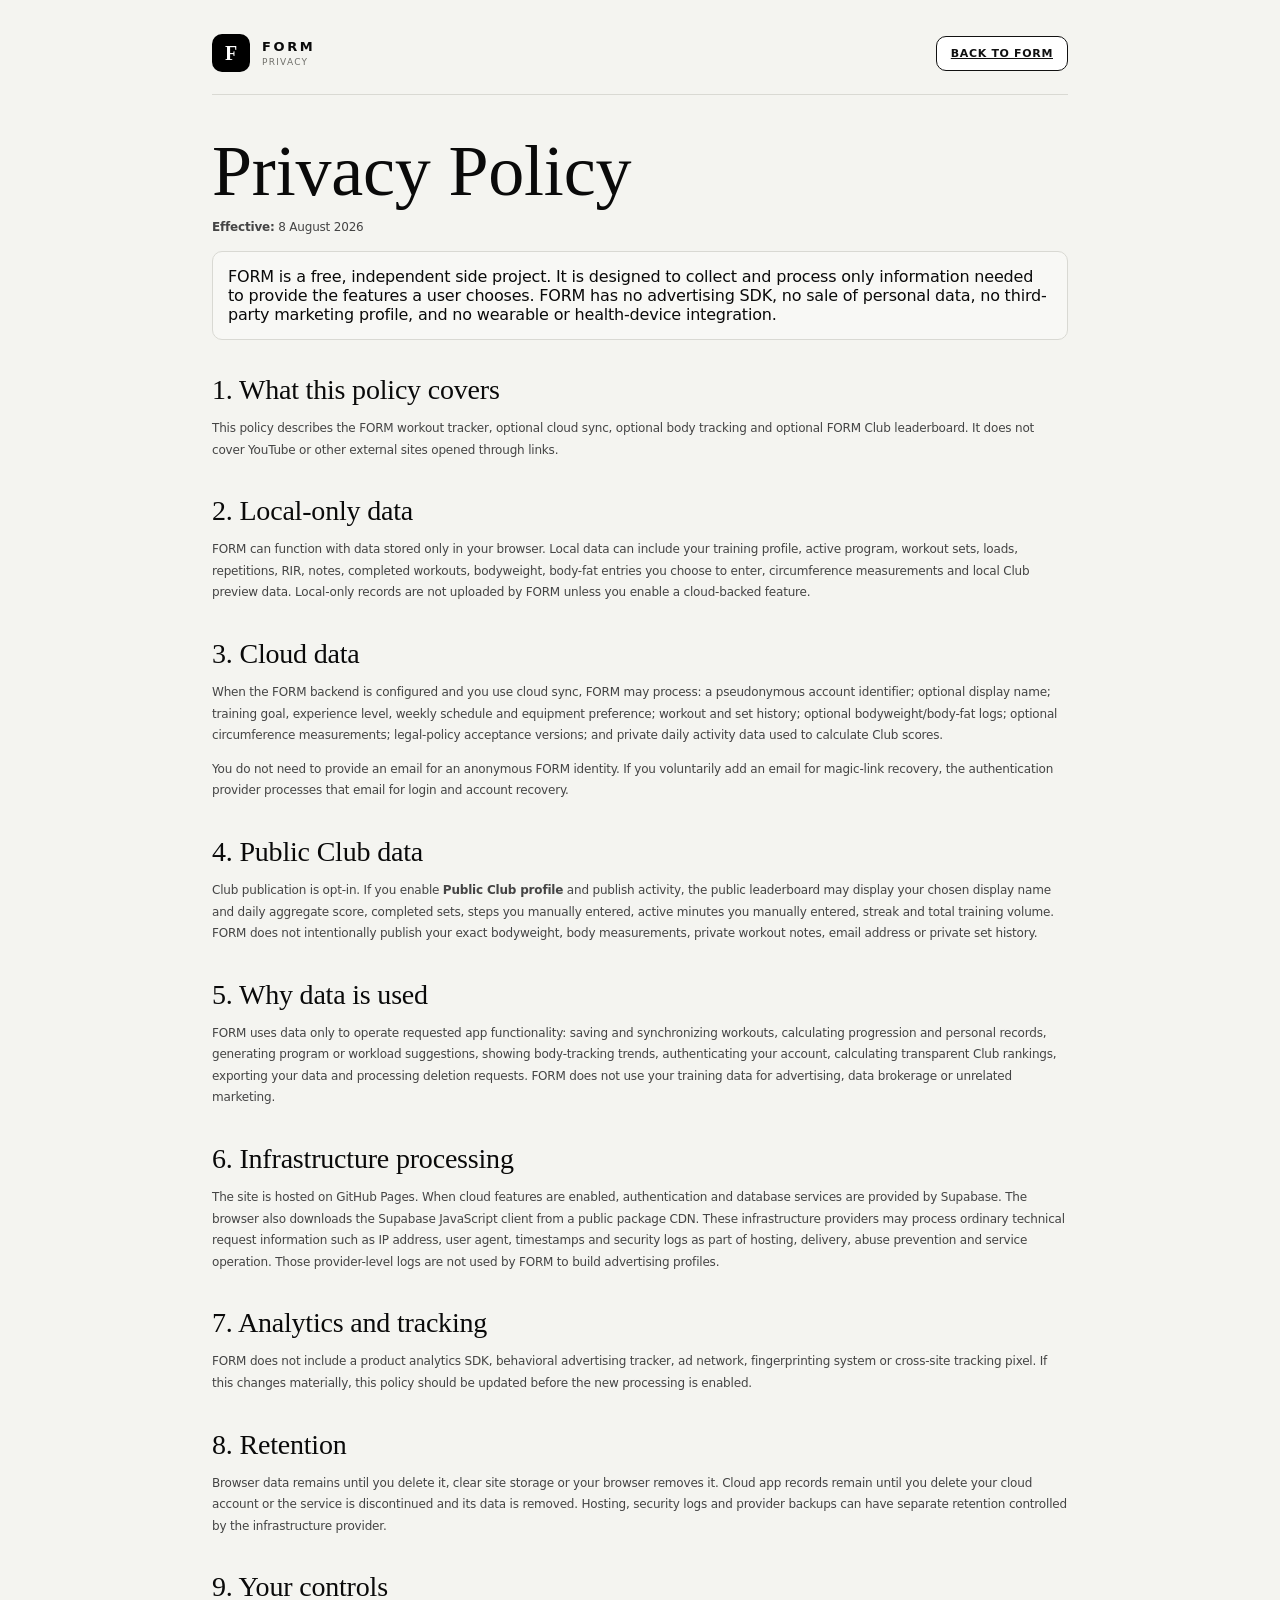
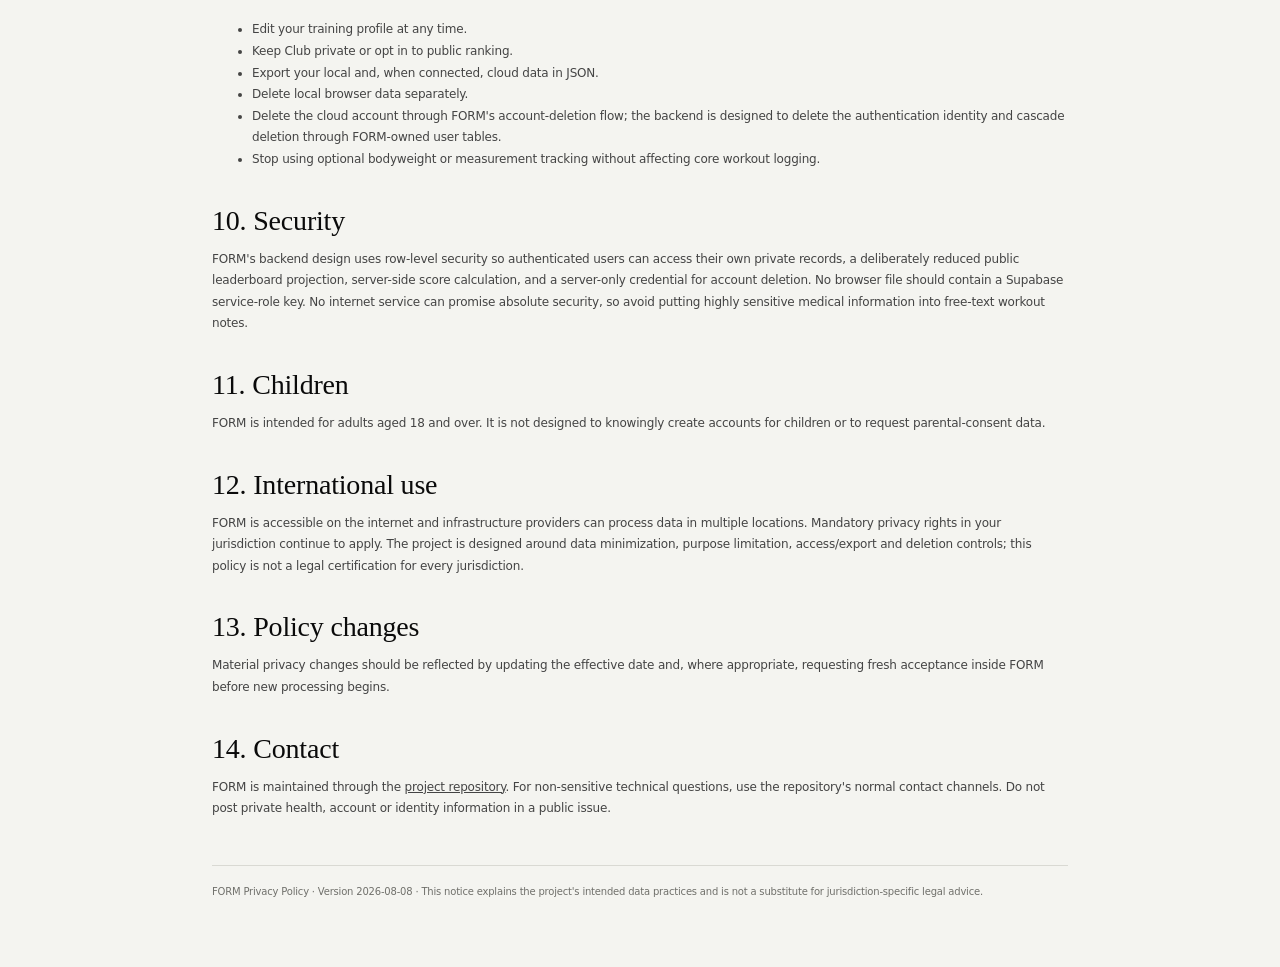
==== privacy.html @ 3f3cf7d9 "Add FORM privacy policy" ====
<!doctype html><html lang="en"><head><meta charset="utf-8"><meta name="viewport" content="width=device-width,initial-scale=1"><title>FORM — Privacy Policy</title><link rel="stylesheet" href="styles.css"><link rel="stylesheet" href="v3.css"></head><body><main class="legal-shell"><header><div class="brand"><div class="brand-mark">F</div><div class="brand-copy"><b>FORM</b><span>Privacy</span></div></div><a class="btn" href="index.html">Back to FORM</a></header><h1>Privacy Policy</h1><p><b>Effective:</b> 8 August 2026</p><div class="notice">FORM is a free, independent side project. It is designed to collect and process only information needed to provide the features a user chooses. FORM has no advertising SDK, no sale of personal data, no third-party marketing profile, and no wearable or health-device integration.</div><h2>1. What this policy covers</h2><p>This policy describes the FORM workout tracker, optional cloud sync, optional body tracking and optional FORM Club leaderboard. It does not cover YouTube or other external sites opened through links.</p><h2>2. Local-only data</h2><p>FORM can function with data stored only in your browser. Local data can include your training profile, active program, workout sets, loads, repetitions, RIR, notes, completed workouts, bodyweight, body-fat entries you choose to enter, circumference measurements and local Club preview data. Local-only records are not uploaded by FORM unless you enable a cloud-backed feature.</p><h2>3. Cloud data</h2><p>When the FORM backend is configured and you use cloud sync, FORM may process: a pseudonymous account identifier; optional display name; training goal, experience level, weekly schedule and equipment preference; workout and set history; optional bodyweight/body-fat logs; optional circumference measurements; legal-policy acceptance versions; and private daily activity data used to calculate Club scores.</p><p>You do not need to provide an email for an anonymous FORM identity. If you voluntarily add an email for magic-link recovery, the authentication provider processes that email for login and account recovery.</p><h2>4. Public Club data</h2><p>Club publication is opt-in. If you enable <b>Public Club profile</b> and publish activity, the public leaderboard may display your chosen display name and daily aggregate score, completed sets, steps you manually entered, active minutes you manually entered, streak and total training volume. FORM does not intentionally publish your exact bodyweight, body measurements, private workout notes, email address or private set history.</p><h2>5. Why data is used</h2><p>FORM uses data only to operate requested app functionality: saving and synchronizing workouts, calculating progression and personal records, generating program or workload suggestions, showing body-tracking trends, authenticating your account, calculating transparent Club rankings, exporting your data and processing deletion requests. FORM does not use your training data for advertising, data brokerage or unrelated marketing.</p><h2>6. Infrastructure processing</h2><p>The site is hosted on GitHub Pages. When cloud features are enabled, authentication and database services are provided by Supabase. The browser also downloads the Supabase JavaScript client from a public package CDN. These infrastructure providers may process ordinary technical request information such as IP address, user agent, timestamps and security logs as part of hosting, delivery, abuse prevention and service operation. Those provider-level logs are not used by FORM to build advertising profiles.</p><h2>7. Analytics and tracking</h2><p>FORM does not include a product analytics SDK, behavioral advertising tracker, ad network, fingerprinting system or cross-site tracking pixel. If this changes materially, this policy should be updated before the new processing is enabled.</p><h2>8. Retention</h2><p>Browser data remains until you delete it, clear site storage or your browser removes it. Cloud app records remain until you delete your cloud account or the service is discontinued and its data is removed. Hosting, security logs and provider backups can have separate retention controlled by the infrastructure provider.</p><h2>9. Your controls</h2><ul><li>Edit your training profile at any time.</li><li>Keep Club private or opt in to public ranking.</li><li>Export your local and, when connected, cloud data in JSON.</li><li>Delete local browser data separately.</li><li>Delete the cloud account through FORM's account-deletion flow; the backend is designed to delete the authentication identity and cascade deletion through FORM-owned user tables.</li><li>Stop using optional bodyweight or measurement tracking without affecting core workout logging.</li></ul><h2>10. Security</h2><p>FORM's backend design uses row-level security so authenticated users can access their own private records, a deliberately reduced public leaderboard projection, server-side score calculation, and a server-only credential for account deletion. No browser file should contain a Supabase service-role key. No internet service can promise absolute security, so avoid putting highly sensitive medical information into free-text workout notes.</p><h2>11. Children</h2><p>FORM is intended for adults aged 18 and over. It is not designed to knowingly create accounts for children or to request parental-consent data.</p><h2>12. International use</h2><p>FORM is accessible on the internet and infrastructure providers can process data in multiple locations. Mandatory privacy rights in your jurisdiction continue to apply. The project is designed around data minimization, purpose limitation, access/export and deletion controls; this policy is not a legal certification for every jurisdiction.</p><h2>13. Policy changes</h2><p>Material privacy changes should be reflected by updating the effective date and, where appropriate, requesting fresh acceptance inside FORM before new processing begins.</p><h2>14. Contact</h2><p>FORM is maintained through the <a href="https://github.com/dharan1007/trakiler">project repository</a>. For non-sensitive technical questions, use the repository's normal contact channels. Do not post private health, account or identity information in a public issue.</p><footer>FORM Privacy Policy · Version 2026-08-08 · This notice explains the project's intended data practices and is not a substitute for jurisdiction-specific legal advice.</footer></main></body></html>
---- styles.css ----
:root{--bg:#f4f4f0;--paper:#fff;--ink:#0a0a0a;--muted:#70706b;--line:#d9d9d3;--soft:#f8f8f5;--dark:#0a0a0a;--radius:14px;--shadow:0 22px 70px rgba(0,0,0,.08)}*{box-sizing:border-box}html{scroll-behavior:smooth}body{margin:0;background:var(--bg);color:var(--ink);font-family:Inter,ui-sans-serif,system-ui,-apple-system,BlinkMacSystemFont,"Segoe UI",sans-serif;letter-spacing:-.012em}button,input,select,textarea{font:inherit}button{cursor:pointer}a{color:inherit}.app-shell{max-width:1540px;min-height:100vh;margin:auto;background:var(--paper)}.topbar{height:72px;display:flex;align-items:center;justify-content:space-between;padding:0 30px;border-bottom:1px solid var(--line);position:sticky;top:0;z-index:60;background:rgba(255,255,255,.94);backdrop-filter:blur(16px)}.brand{display:flex;align-items:center;gap:12px}.brand-mark{width:38px;height:38px;background:#000;color:#fff;display:grid;place-items:center;border-radius:10px;font:700 20px Georgia,serif}.brand-copy b{display:block;font-size:13px;letter-spacing:.2em}.brand-copy span{display:block;margin-top:3px;font-size:9px;letter-spacing:.14em;color:var(--muted);text-transform:uppercase}.nav{display:flex;gap:4px;padding:4px;background:var(--soft);border:1px solid var(--line);border-radius:12px}.nav button{border:0;background:transparent;padding:9px 14px;border-radius:8px;font-size:11px;font-weight:700;letter-spacing:.07em;text-transform:uppercase}.nav button.active{background:#000;color:#fff}.top-actions{display:flex;gap:8px}.btn{border:1px solid #111;background:#fff;color:#111;padding:10px 14px;border-radius:10px;font-size:11px;font-weight:750;letter-spacing:.06em;text-transform:uppercase}.btn:hover{transform:translateY(-1px)}.btn.dark{background:#000;color:#fff}.btn.soft{border-color:var(--line);background:var(--soft)}.btn.ghost{border-color:transparent;background:transparent}.page{display:none}.page.active{display:block}.hero{background:#090909;color:#fff;padding:52px 38px;display:grid;grid-template-columns:minmax(0,1fr) auto;gap:42px;align-items:end}.eyebrow{font-size:9px;letter-spacing:.19em;text-transform:uppercase;font-weight:800;color:var(--muted)}.hero .eyebrow{color:#909090}.hero h1{font:400 clamp(48px,7vw,100px)/.92 Georgia,serif;margin:12px 0 18px;max-width:950px}.hero p{max-width:760px;color:#b8b8b4;font-size:14px;line-height:1.75;margin:0}.hero-tools{min-width:250px}.session-clock{font:400 34px Georgia,serif;margin:9px 0 14px}.context-line{font-size:11px;color:#9d9d98;line-height:1.6;margin-top:14px}.day-strip{display:flex;overflow:auto;border-bottom:1px solid var(--line);scrollbar-width:none}.day-strip::-webkit-scrollbar{display:none}.day-tab{min-width:155px;text-align:left;padding:19px 17px;border:0;border-right:1px solid var(--line);background:#fff}.day-tab span{display:block;font-size:9px;letter-spacing:.12em;text-transform:uppercase;color:var(--muted)}.day-tab b{display:block;font-size:12px;margin-top:5px}.day-tab.active{background:#000;color:#fff}.day-tab.active span{color:#aaa}.metrics{display:grid;grid-template-columns:repeat(5,1fr);border-bottom:1px solid var(--line)}.metric{padding:20px 22px;border-right:1px solid var(--line)}.metric:last-child{border-right:0}.metric strong{display:block;font:400 29px Georgia,serif;margin:8px 0 2px}.metric small{color:var(--muted);font-size:10px}.progress{height:3px;background:#e4e4df;margin-top:11px}.progress i{display:block;height:100%;width:0;background:#000}.content{padding:38px}.section-head{display:flex;align-items:end;justify-content:space-between;gap:20px;margin-bottom:20px}.section-head h2{font:400 38px Georgia,serif;margin:7px 0 0}.section-head p{margin:8px 0 0;color:var(--muted);font-size:12px;line-height:1.6}.toolbar{display:flex;flex-wrap:wrap;gap:8px}.exercise-card{border:1px solid #111;border-radius:var(--radius);margin-bottom:14px;overflow:hidden;background:#fff}.exercise-head{display:grid;grid-template-columns:44px minmax(0,1fr) auto auto;gap:14px;align-items:center;padding:18px 20px;border-bottom:1px solid var(--line)}.exercise-index{font:400 23px Georgia,serif}.exercise-name{font-size:16px;font-weight:750}.exercise-meta{display:flex;flex-wrap:wrap;gap:7px;margin-top:6px;font-size:10px;color:var(--muted)}.pill{display:inline-flex;align-items:center;gap:5px;border:1px solid var(--line);border-radius:999px;padding:5px 8px;background:var(--soft);font-size:9px;font-weight:700;letter-spacing:.04em;text-transform:uppercase}.score-pill{border-color:#111;background:#111;color:#fff}.info-btn{width:34px;height:34px;border-radius:50%;border:1px solid #111;background:#fff;font-family:Georgia,serif;font-weight:700}.exercise-summary{padding:14px 20px;background:var(--soft);border-bottom:1px solid var(--line);font-size:12px;line-height:1.65;color:#444}.set-table{padding:0 20px}.set-row{display:grid;grid-template-columns:42px 38px minmax(72px,1fr) minmax(72px,1fr) minmax(72px,1fr) 90px 70px;gap:10px;align-items:center;padding:11px 0;border-bottom:1px solid #ecece8}.set-row:last-child{border-bottom:0}.set-row.done{opacity:.48}.set-row .lab{font-size:8px;letter-spacing:.08em;text-transform:uppercase;color:var(--muted)}.check{appearance:none;width:23px;height:23px;border:1px solid #111;border-radius:6px;display:grid;place-content:center}.check:checked{background:#000}.check:checked:after{content:"✓";color:#fff;font-size:13px}.field{width:100%;border:0;border-bottom:1px solid #aaa;background:transparent;padding:7px 2px;outline:0}.field:focus{border-color:#000}.load-guide{font-size:9px;font-weight:700;color:#50504c;line-height:1.35}.rest-label{font-size:10px;font-weight:800}.two-col{display:grid;grid-template-columns:2fr 1fr;gap:14px;margin-top:28px}.panel{border:1px solid #111;border-radius:var(--radius);padding:22px;background:#fff}.panel.dark{background:#0b0b0b;color:#fff}.panel h3{font:400 29px Georgia,serif;margin:7px 0 12px}.panel p{font-size:12px;color:var(--muted);line-height:1.7}.panel.dark p{color:#aaa}.panel textarea{width:100%;min-height:140px;border:1px solid var(--line);border-radius:10px;padding:13px;background:var(--soft);resize:vertical}.grid{display:grid;grid-template-columns:repeat(3,minmax(0,1fr));gap:14px}.template-card,.library-card,.leader-card{border:1px solid var(--line);border-radius:var(--radius);padding:19px;background:#fff}.template-card:hover,.library-card:hover{border-color:#111}.template-card h3,.library-card h3{font:400 24px Georgia,serif;margin:8px 0}.template-card p,.library-card p{font-size:11px;line-height:1.6;color:var(--muted)}.template-stats{display:flex;gap:12px;margin:14px 0;font-size:10px}.template-days{display:flex;flex-wrap:wrap;gap:5px;margin:12px 0 18px}.search-row{display:grid;grid-template-columns:minmax(0,1fr) 180px 180px;gap:8px;margin-bottom:18px}.search-input,.select{border:1px solid var(--line);background:#fff;border-radius:10px;padding:11px 13px;outline:0}.search-input:focus,.select:focus{border-color:#111}.library-grid{display:grid;grid-template-columns:repeat(4,minmax(0,1fr));gap:12px}.library-card .rank{font:400 35px Georgia,serif}.library-card .muscles{font-size:10px;color:var(--muted);margin-top:6px}.club-hero{padding:48px 38px;border-bottom:1px solid var(--line);display:grid;grid-template-columns:1.2fr .8fr;gap:32px;align-items:end}.club-hero h1{font:400 clamp(44px,6vw,82px)/.95 Georgia,serif;margin:9px 0 16px}.club-hero p{color:var(--muted);max-width:690px;line-height:1.7;font-size:13px}.club-status{border:1px solid var(--line);border-radius:var(--radius);padding:20px;background:var(--soft)}.leaderboard{border:1px solid var(--line);border-radius:var(--radius);overflow:hidden;background:#fff}.leader-row{display:grid;grid-template-columns:62px minmax(140px,1.4fr) repeat(5,minmax(80px,.7fr));gap:8px;align-items:center;padding:13px 17px;border-bottom:1px solid var(--line);font-size:11px}.leader-row:last-child{border-bottom:0}.leader-row.header{background:#0b0b0b;color:#fff;font-size:8px;letter-spacing:.08em;text-transform:uppercase}.leader-rank{font:400 20px Georgia,serif}.profile-form{display:grid;grid-template-columns:repeat(4,1fr);gap:8px;margin-bottom:18px}.profile-form input{border:1px solid var(--line);border-radius:10px;padding:11px}.drawer-backdrop{position:fixed;inset:0;background:rgba(0,0,0,.35);z-index:80;opacity:0;pointer-events:none;transition:.2s}.drawer-backdrop.open{opacity:1;pointer-events:auto}.drawer{position:fixed;top:0;right:0;width:min(560px,94vw);height:100vh;overflow:auto;background:#fff;z-index:90;transform:translateX(105%);transition:.25s ease;box-shadow:var(--shadow)}.drawer.open{transform:translateX(0)}.drawer-top{position:sticky;top:0;background:rgba(255,255,255,.96);backdrop-filter:blur(14px);z-index:2;display:flex;justify-content:space-between;align-items:center;padding:18px 22px;border-bottom:1px solid var(--line)}.drawer-close{width:36px;height:36px;border:1px solid var(--line);border-radius:50%;background:#fff}.drawer-body{padding:26px}.drawer-body h2{font:400 39px Georgia,serif;margin:7px 0 12px}.drawer-section{padding:20px 0;border-top:1px solid var(--line)}.drawer-section h4{font-size:10px;text-transform:uppercase;letter-spacing:.14em;margin:0 0 11px}.drawer-section p,.drawer-section li{font-size:12px;line-height:1.7;color:#444}.drawer-section ul{padding-left:18px}.tutorial-list{display:grid;gap:8px}.tutorial-link{display:flex;justify-content:space-between;gap:15px;text-decoration:none;border:1px solid var(--line);border-radius:10px;padding:12px 13px;font-size:11px}.tutorial-link:hover{border-color:#111}.heatmap-wrap{display:grid;grid-template-columns:1fr 1fr;gap:12px}.body-map{border:1px solid var(--line);border-radius:12px;padding:12px;background:var(--soft);text-align:center}.body-map svg{width:100%;height:310px}.muscle-shape{fill:#e1e1dc;stroke:#bbb;stroke-width:.6}.muscle-shape.active-low{fill:#bdbdb7}.muscle-shape.active-mid{fill:#777}.muscle-shape.active-high{fill:#111}.timer{position:fixed;right:18px;bottom:18px;z-index:70;min-width:230px;background:#0b0b0b;color:#fff;padding:15px;border-radius:13px;box-shadow:var(--shadow)}.timer strong{display:block;font:400 28px Georgia,serif;margin:6px 0}.timer-controls{display:flex;gap:6px}.timer-controls button{flex:1;border:1px solid #555;background:#111;color:#fff;border-radius:7px;padding:7px}.modal{position:fixed;inset:0;background:rgba(0,0,0,.35);display:none;place-items:center;z-index:100;padding:16px}.modal.open{display:grid}.modal-card{width:min(760px,96vw);max-height:90vh;overflow:auto;background:#fff;border-radius:16px;padding:24px;box-shadow:var(--shadow)}.edit-grid{display:grid;grid-template-columns:1fr 1fr;gap:9px}.edit-grid label{font-size:9px;text-transform:uppercase;letter-spacing:.08em;color:var(--muted)}.edit-grid input,.edit-grid select{width:100%;margin-top:5px;border:1px solid var(--line);border-radius:9px;padding:9px}.toast{position:fixed;left:50%;bottom:22px;transform:translate(-50%,90px);background:#fff;border:1px solid #111;border-radius:10px;padding:11px 16px;z-index:110;transition:.2s;font-size:11px}.toast.show{transform:translate(-50%,0)}.footer{padding:28px 38px;border-top:1px solid var(--line);color:var(--muted);font-size:10px;line-height:1.6}.empty{padding:44px 20px;text-align:center;border:1px dashed var(--line);border-radius:var(--radius);color:var(--muted)}@media(max-width:1120px){.metrics{grid-template-columns:repeat(3,1fr)}.metric:nth-child(3){border-right:0}.metric:nth-child(-n+3){border-bottom:1px solid var(--line)}.grid{grid-template-columns:repeat(2,1fr)}.library-grid{grid-template-columns:repeat(3,1fr)}.leader-row{grid-template-columns:52px minmax(130px,1.4fr) repeat(3,minmax(70px,.7fr))}.leader-row>:nth-child(6),.leader-row>:nth-child(7){display:none}}@media(max-width:820px){.topbar{height:auto;min-height:68px;padding:12px 16px;flex-wrap:wrap;gap:10px}.nav{order:3;width:100%;overflow:auto}.nav button{flex:1;white-space:nowrap}.top-actions .btn.soft{display:none}.hero,.club-hero{grid-template-columns:1fr;padding:38px 20px}.hero-tools{min-width:0}.content{padding:26px 15px}.metrics{grid-template-columns:1fr 1fr}.metric{border-bottom:1px solid var(--line)!important}.metric:nth-child(2n){border-right:0}.exercise-head{grid-template-columns:34px 1fr auto}.score-pill{display:none}.set-row{grid-template-columns:34px 34px 1fr 1fr 1fr}.set-row .rest-label,.set-row .load-guide{display:none}.two-col{grid-template-columns:1fr}.grid{grid-template-columns:1fr}.library-grid{grid-template-columns:repeat(2,1fr)}.search-row{grid-template-columns:1fr}.profile-form{grid-template-columns:1fr 1fr}.leader-row{grid-template-columns:44px 1fr 72px 72px}.leader-row>:nth-child(5),.leader-row>:nth-child(6),.leader-row>:nth-child(7){display:none}.heatmap-wrap{grid-template-columns:1fr}.section-head{align-items:flex-start;flex-direction:column}.timer{left:10px;right:10px;bottom:10px}}@media(max-width:520px){.brand-copy span{display:none}.top-actions .btn:not(.dark){display:none}.hero h1{font-size:52px}.library-grid{grid-template-columns:1fr}.profile-form{grid-template-columns:1fr}.exercise-head{padding:15px}.set-table{padding:0 10px}.set-row{gap:6px}.drawer-body{padding:20px}.club-hero h1{font-size:48px}}
---- v3.css ----
.topbar{gap:18px}.nav{max-width:720px;overflow:auto;scrollbar-width:none}.nav::-webkit-scrollbar{display:none}.nav button{white-space:nowrap}.progress-hero{padding:46px 38px;border-bottom:1px solid var(--line);display:grid;grid-template-columns:minmax(0,1fr) 360px;gap:28px;align-items:end}.progress-hero h1{font:400 clamp(42px,6vw,78px)/.95 Georgia,serif;margin:9px 0 14px}.progress-hero p{max-width:720px;color:var(--muted);font-size:13px;line-height:1.75}.progress-hero .side-note{border:1px solid var(--line);background:var(--soft);padding:18px;border-radius:var(--radius);font-size:11px;line-height:1.7;color:var(--muted)}.progress-summary{display:grid;grid-template-columns:repeat(6,1fr);border-bottom:1px solid var(--line)}.progress-metric{padding:20px;border-right:1px solid var(--line)}.progress-metric:last-child{border-right:0}.progress-metric strong{display:block;font:400 28px Georgia,serif;margin:7px 0 3px}.progress-metric small{display:block;color:var(--muted);font-size:9px;line-height:1.4}.progress-grid{display:grid;grid-template-columns:repeat(2,minmax(0,1fr));gap:14px}.progress-card{border:1px solid var(--line);border-radius:var(--radius);padding:22px;background:#fff;min-width:0}.progress-card.wide{grid-column:1/-1}.progress-card h3{font:400 29px Georgia,serif;margin:7px 0 15px}.progress-card>p{font-size:11px;line-height:1.65;color:var(--muted)}.bar-row{display:grid;grid-template-columns:100px 1fr 44px;gap:10px;align-items:center;padding:7px 0;font-size:10px}.bar-track{height:7px;border-radius:999px;background:#ecece7;overflow:hidden}.bar-track i{height:100%;display:block;background:#111;border-radius:999px}.bar-row b{text-align:right}.trend-grid{display:grid;grid-template-columns:repeat(4,minmax(0,1fr));gap:10px}.trend-card{border:1px solid var(--line);border-radius:12px;padding:15px;min-width:0}.trend-card strong{display:block;margin:9px 0;font:400 21px Georgia,serif}.trend-card small{font-size:9px;color:var(--muted)}.spark{display:block;width:100%;height:62px;margin:10px 0;color:#111}.data-table{border:1px solid var(--line);border-radius:12px;overflow:hidden}.data-row{display:grid;grid-template-columns:minmax(150px,1.4fr) repeat(3,minmax(80px,.7fr));gap:10px;padding:11px 14px;border-bottom:1px solid var(--line);align-items:center;font-size:10px}.data-row:last-child{border-bottom:0}.data-row.head{background:#0b0b0b;color:#fff;font-size:8px;text-transform:uppercase;letter-spacing:.07em}.suggestion-list{display:grid;gap:9px}.suggestion{padding:15px;border:1px solid var(--line);border-radius:12px;background:var(--soft)}.suggestion b{font-size:12px}.suggestion p{margin:6px 0 0;font-size:10px;line-height:1.6;color:var(--muted)}.pr-banner{display:flex;justify-content:space-between;gap:18px;align-items:center;padding:14px 17px;background:#0a0a0a;color:#fff;border-radius:12px;margin-bottom:14px}.pr-banner span{font-size:10px;color:#bbb}.tracking-grid{display:grid;grid-template-columns:1fr 1.35fr;gap:14px}.track-form{display:grid;grid-template-columns:repeat(2,1fr);gap:9px}.track-form .full{grid-column:1/-1}.track-form label,.profile-grid label{font-size:8px;text-transform:uppercase;letter-spacing:.09em;color:var(--muted)}.track-form input,.track-form textarea,.profile-grid input,.profile-grid select{width:100%;margin-top:5px;border:1px solid var(--line);border-radius:9px;padding:10px;background:#fff;outline:0}.track-form input:focus,.track-form textarea:focus,.profile-grid input:focus,.profile-grid select:focus{border-color:#111}.track-form textarea{min-height:72px;resize:vertical}.measurement-grid{display:grid;grid-template-columns:repeat(2,1fr);gap:8px}.measure-chip{display:grid;grid-template-columns:1fr auto auto;gap:7px;align-items:center;border-bottom:1px solid var(--line);padding:8px 0;font-size:10px}.measure-chip small{color:var(--muted)}.mini-empty{color:var(--muted);font-size:10px;padding:18px 0}.program-match{border:1px solid #111;border-radius:var(--radius);padding:17px 18px;margin:0 0 18px;display:flex;justify-content:space-between;align-items:center;gap:18px;background:#fafaf7}.program-match b,.program-match span{display:block}.program-match b{font:400 22px Georgia,serif;margin:4px 0}.program-match span{font-size:10px;color:var(--muted);max-width:800px}.profile-layout{display:grid;grid-template-columns:minmax(0,1.2fr) minmax(320px,.8fr);gap:14px}.profile-card{border:1px solid var(--line);border-radius:var(--radius);padding:22px;background:#fff}.profile-card h3{font:400 29px Georgia,serif;margin:7px 0 14px}.profile-card p{font-size:11px;line-height:1.7;color:var(--muted)}.profile-grid{display:grid;grid-template-columns:1fr 1fr;gap:10px}.profile-grid .full{grid-column:1/-1}.toggle-row{display:flex;align-items:flex-start;gap:10px;border:1px solid var(--line);padding:12px;border-radius:10px}.toggle-row input{width:auto;margin:2px 0 0}.toggle-row b{display:block;font-size:11px}.toggle-row span{display:block;color:var(--muted);font-size:9px;line-height:1.5;margin-top:3px}.recommendations{display:grid;gap:9px}.recommend-card{border:1px solid var(--line);border-radius:12px;padding:15px}.recommend-card.best{border-color:#111;background:var(--soft)}.recommend-card>b{display:block;font:400 21px Georgia,serif;margin:6px 0}.recommend-card p{font-size:10px;margin:5px 0 8px}.recommend-card small{display:block;color:var(--muted);font-size:9px;margin-bottom:11px}.cloud-status{display:flex;flex-direction:column;gap:4px;border:1px solid var(--line);border-radius:10px;background:var(--soft);padding:13px;margin-bottom:12px}.cloud-status b{font-size:11px}.cloud-status span{font-size:9px;color:var(--muted)}.account-actions{display:grid;gap:8px}.danger-zone{border-top:1px solid var(--line);margin-top:17px;padding-top:17px}.danger-zone .btn{border-color:#9a1d1d;color:#8f1212}.legal-links{display:flex;flex-wrap:wrap;gap:10px;margin-top:15px;font-size:10px}.legal-links a{text-underline-offset:3px}.onboard-card{width:min(720px,96vw);max-height:92vh;overflow:auto;background:#fff;border-radius:18px;box-shadow:var(--shadow);padding:28px}.onboard-card h1{font:400 clamp(38px,7vw,64px)/.95 Georgia,serif;margin:8px 0 12px}.onboard-card>p{font-size:11px;color:var(--muted);line-height:1.7;max-width:590px}.onboard-grid{display:grid;grid-template-columns:1fr 1fr;gap:10px;margin-top:20px}.onboard-grid label{font-size:8px;text-transform:uppercase;letter-spacing:.09em;color:var(--muted)}.onboard-grid input,.onboard-grid select{width:100%;margin-top:5px;border:1px solid var(--line);padding:11px;border-radius:9px;background:#fff}.terms-check{display:flex;gap:10px;align-items:flex-start;margin:18px 0;padding:13px;border:1px solid var(--line);border-radius:10px;background:var(--soft);font-size:10px;line-height:1.6}.terms-check input{margin-top:3px}.terms-check a{text-underline-offset:3px}.club-privacy-note{padding:12px 14px;background:var(--soft);border:1px solid var(--line);border-radius:10px;margin-bottom:15px;font-size:10px;line-height:1.6;color:var(--muted)}.demo-tag{display:inline-block;margin-left:6px;padding:2px 5px;border:1px solid var(--line);border-radius:999px;font-size:7px;text-transform:uppercase;letter-spacing:.08em;color:var(--muted)}.legal-shell{max-width:900px;margin:0 auto;padding:34px 22px 70px}.legal-shell header{display:flex;justify-content:space-between;align-items:center;padding-bottom:22px;border-bottom:1px solid var(--line)}.legal-shell h1{font:400 clamp(44px,7vw,72px)/.95 Georgia,serif;margin:42px 0 12px}.legal-shell h2{font:400 28px Georgia,serif;margin:34px 0 10px}.legal-shell p,.legal-shell li{font-size:12px;line-height:1.8;color:#444}.legal-shell .notice{border:1px solid var(--line);background:var(--soft);padding:15px;border-radius:10px}.legal-shell footer{margin-top:45px;padding-top:20px;border-top:1px solid var(--line);font-size:10px;color:var(--muted)}@media(max-width:1180px){.progress-summary{grid-template-columns:repeat(3,1fr)}.progress-metric{border-bottom:1px solid var(--line)}.trend-grid{grid-template-columns:1fr 1fr}}@media(max-width:900px){.progress-hero{grid-template-columns:1fr;padding:36px 20px}.profile-layout,.tracking-grid{grid-template-columns:1fr}.progress-grid{grid-template-columns:1fr}.progress-card.wide{grid-column:auto}.trend-grid{grid-template-columns:1fr 1fr}.profile-grid{grid-template-columns:1fr}.profile-grid .full{grid-column:auto}}@media(max-width:680px){.progress-summary{grid-template-columns:1fr 1fr}.progress-metric:nth-child(2n){border-right:0}.trend-grid{grid-template-columns:1fr}.data-row{grid-template-columns:1fr 80px}.data-row>:nth-child(3),.data-row>:nth-child(4){display:none}.onboard-grid{grid-template-columns:1fr}.program-match{align-items:flex-start;flex-direction:column}.track-form{grid-template-columns:1fr}.track-form .full{grid-column:auto}.measurement-grid{grid-template-columns:1fr}.pr-banner{align-items:flex-start;flex-direction:column}.top-actions{margin-left:auto}.nav button{padding:8px 11px;font-size:9px}}
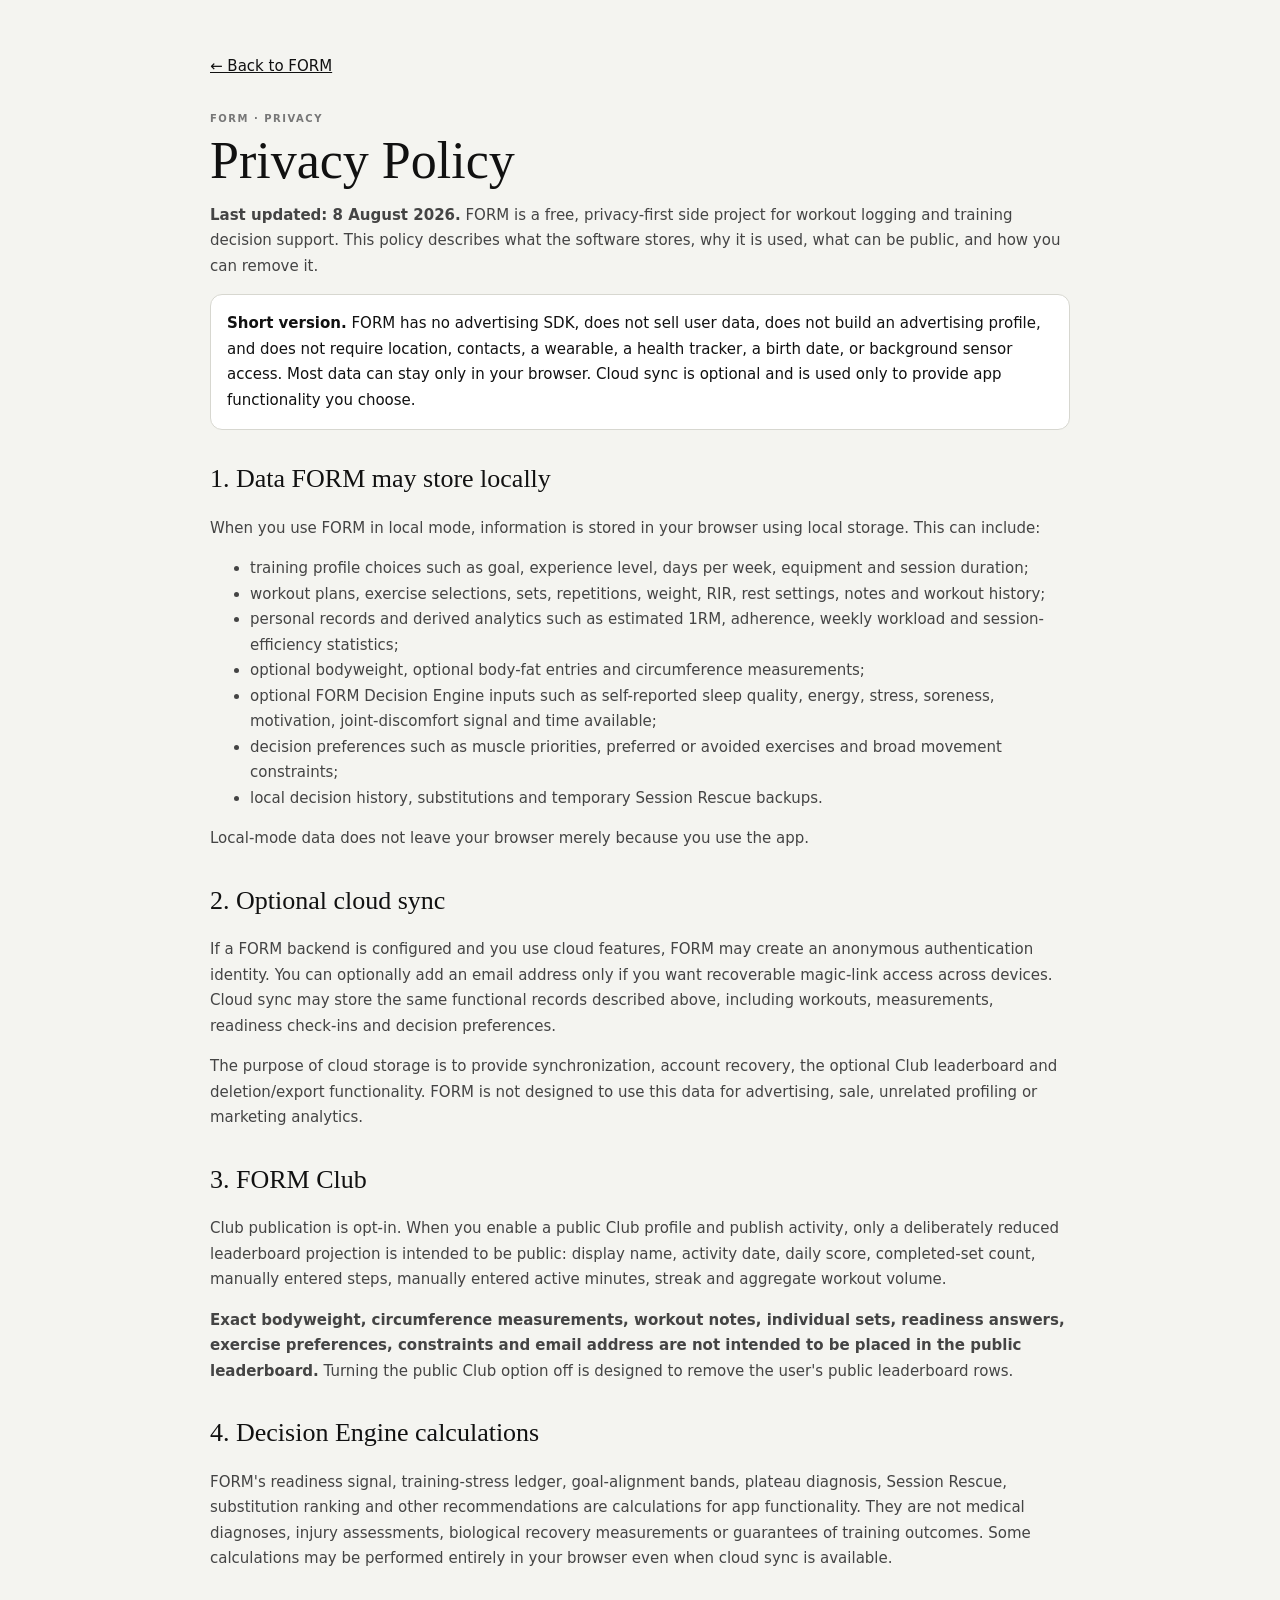
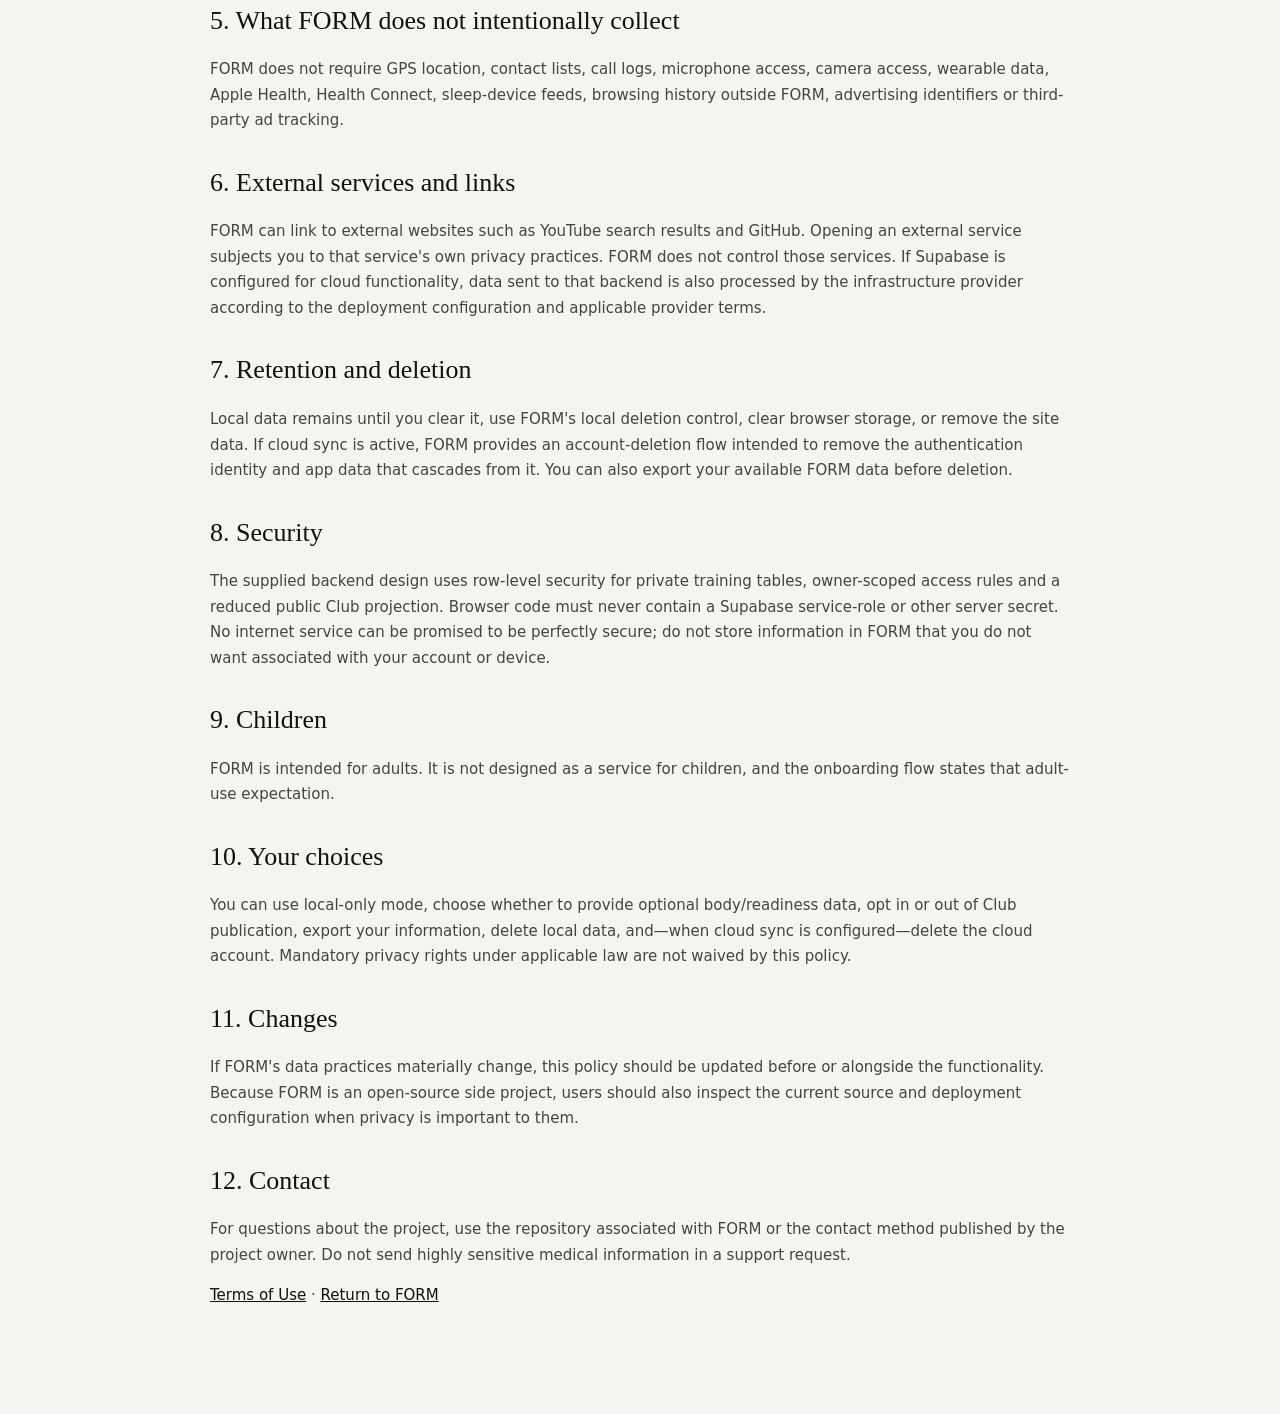
==== commit 49ddc910: "Update FORM privacy policy for v4 decision features" ====
--- a/privacy.html
+++ b/privacy.html
@@ -1 +1 @@
-<!doctype html><html lang="en"><head><meta charset="utf-8"><meta name="viewport" content="width=device-width,initial-scale=1"><title>FORM — Privacy Policy</title><link rel="stylesheet" href="styles.css"><link rel="stylesheet" href="v3.css"></head><body><main class="legal-shell"><header><div class="brand"><div class="brand-mark">F</div><div class="brand-copy"><b>FORM</b><span>Privacy</span></div></div><a class="btn" href="index.html">Back to FORM</a></header><h1>Privacy Policy</h1><p><b>Effective:</b> 8 August 2026</p><div class="notice">FORM is a free, independent side project. It is designed to collect and process only information needed to provide the features a user chooses. FORM has no advertising SDK, no sale of personal data, no third-party marketing profile, and no wearable or health-device integration.</div><h2>1. What this policy covers</h2><p>This policy describes the FORM workout tracker, optional cloud sync, optional body tracking and optional FORM Club leaderboard. It does not cover YouTube or other external sites opened through links.</p><h2>2. Local-only data</h2><p>FORM can function with data stored only in your browser. Local data can include your training profile, active program, workout sets, loads, repetitions, RIR, notes, completed workouts, bodyweight, body-fat entries you choose to enter, circumference measurements and local Club preview data. Local-only records are not uploaded by FORM unless you enable a cloud-backed feature.</p><h2>3. Cloud data</h2><p>When the FORM backend is configured and you use cloud sync, FORM may process: a pseudonymous account identifier; optional display name; training goal, experience level, weekly schedule and equipment preference; workout and set history; optional bodyweight/body-fat logs; optional circumference measurements; legal-policy acceptance versions; and private daily activity data used to calculate Club scores.</p><p>You do not need to provide an email for an anonymous FORM identity. If you voluntarily add an email for magic-link recovery, the authentication provider processes that email for login and account recovery.</p><h2>4. Public Club data</h2><p>Club publication is opt-in. If you enable <b>Public Club profile</b> and publish activity, the public leaderboard may display your chosen display name and daily aggregate score, completed sets, steps you manually entered, active minutes you manually entered, streak and total training volume. FORM does not intentionally publish your exact bodyweight, body measurements, private workout notes, email address or private set history.</p><h2>5. Why data is used</h2><p>FORM uses data only to operate requested app functionality: saving and synchronizing workouts, calculating progression and personal records, generating program or workload suggestions, showing body-tracking trends, authenticating your account, calculating transparent Club rankings, exporting your data and processing deletion requests. FORM does not use your training data for advertising, data brokerage or unrelated marketing.</p><h2>6. Infrastructure processing</h2><p>The site is hosted on GitHub Pages. When cloud features are enabled, authentication and database services are provided by Supabase. The browser also downloads the Supabase JavaScript client from a public package CDN. These infrastructure providers may process ordinary technical request information such as IP address, user agent, timestamps and security logs as part of hosting, delivery, abuse prevention and service operation. Those provider-level logs are not used by FORM to build advertising profiles.</p><h2>7. Analytics and tracking</h2><p>FORM does not include a product analytics SDK, behavioral advertising tracker, ad network, fingerprinting system or cross-site tracking pixel. If this changes materially, this policy should be updated before the new processing is enabled.</p><h2>8. Retention</h2><p>Browser data remains until you delete it, clear site storage or your browser removes it. Cloud app records remain until you delete your cloud account or the service is discontinued and its data is removed. Hosting, security logs and provider backups can have separate retention controlled by the infrastructure provider.</p><h2>9. Your controls</h2><ul><li>Edit your training profile at any time.</li><li>Keep Club private or opt in to public ranking.</li><li>Export your local and, when connected, cloud data in JSON.</li><li>Delete local browser data separately.</li><li>Delete the cloud account through FORM's account-deletion flow; the backend is designed to delete the authentication identity and cascade deletion through FORM-owned user tables.</li><li>Stop using optional bodyweight or measurement tracking without affecting core workout logging.</li></ul><h2>10. Security</h2><p>FORM's backend design uses row-level security so authenticated users can access their own private records, a deliberately reduced public leaderboard projection, server-side score calculation, and a server-only credential for account deletion. No browser file should contain a Supabase service-role key. No internet service can promise absolute security, so avoid putting highly sensitive medical information into free-text workout notes.</p><h2>11. Children</h2><p>FORM is intended for adults aged 18 and over. It is not designed to knowingly create accounts for children or to request parental-consent data.</p><h2>12. International use</h2><p>FORM is accessible on the internet and infrastructure providers can process data in multiple locations. Mandatory privacy rights in your jurisdiction continue to apply. The project is designed around data minimization, purpose limitation, access/export and deletion controls; this policy is not a legal certification for every jurisdiction.</p><h2>13. Policy changes</h2><p>Material privacy changes should be reflected by updating the effective date and, where appropriate, requesting fresh acceptance inside FORM before new processing begins.</p><h2>14. Contact</h2><p>FORM is maintained through the <a href="https://github.com/dharan1007/trakiler">project repository</a>. For non-sensitive technical questions, use the repository's normal contact channels. Do not post private health, account or identity information in a public issue.</p><footer>FORM Privacy Policy · Version 2026-08-08 · This notice explains the project's intended data practices and is not a substitute for jurisdiction-specific legal advice.</footer></main></body></html>+<!doctype html><html lang="en"><head><meta charset="utf-8"><meta name="viewport" content="width=device-width,initial-scale=1"><title>FORM Privacy Policy</title><style>body{margin:0;background:#f4f4f0;color:#111;font:15px/1.7 Inter,system-ui,sans-serif}.wrap{max-width:860px;margin:auto;padding:54px 22px 90px}h1{font:400 52px/1 Georgia,serif;margin:8px 0 16px}h2{font:400 26px Georgia,serif;margin-top:34px}p,li{color:#444}.eyebrow{font-size:10px;letter-spacing:.15em;text-transform:uppercase;color:#777;font-weight:800}a{color:#111}.box{border:1px solid #d7d7d0;border-radius:12px;padding:16px;background:#fff}.back{display:inline-block;margin-bottom:30px}</style></head><body><main class="wrap"><a class="back" href="index.html">← Back to FORM</a><div class="eyebrow">FORM · Privacy</div><h1>Privacy Policy</h1><p><b>Last updated: 8 August 2026.</b> FORM is a free, privacy-first side project for workout logging and training decision support. This policy describes what the software stores, why it is used, what can be public, and how you can remove it.</p><div class="box"><b>Short version.</b> FORM has no advertising SDK, does not sell user data, does not build an advertising profile, and does not require location, contacts, a wearable, a health tracker, a birth date, or background sensor access. Most data can stay only in your browser. Cloud sync is optional and is used only to provide app functionality you choose.</div><h2>1. Data FORM may store locally</h2><p>When you use FORM in local mode, information is stored in your browser using local storage. This can include:</p><ul><li>training profile choices such as goal, experience level, days per week, equipment and session duration;</li><li>workout plans, exercise selections, sets, repetitions, weight, RIR, rest settings, notes and workout history;</li><li>personal records and derived analytics such as estimated 1RM, adherence, weekly workload and session-efficiency statistics;</li><li>optional bodyweight, optional body-fat entries and circumference measurements;</li><li>optional FORM Decision Engine inputs such as self-reported sleep quality, energy, stress, soreness, motivation, joint-discomfort signal and time available;</li><li>decision preferences such as muscle priorities, preferred or avoided exercises and broad movement constraints;</li><li>local decision history, substitutions and temporary Session Rescue backups.</li></ul><p>Local-mode data does not leave your browser merely because you use the app.</p><h2>2. Optional cloud sync</h2><p>If a FORM backend is configured and you use cloud features, FORM may create an anonymous authentication identity. You can optionally add an email address only if you want recoverable magic-link access across devices. Cloud sync may store the same functional records described above, including workouts, measurements, readiness check-ins and decision preferences.</p><p>The purpose of cloud storage is to provide synchronization, account recovery, the optional Club leaderboard and deletion/export functionality. FORM is not designed to use this data for advertising, sale, unrelated profiling or marketing analytics.</p><h2>3. FORM Club</h2><p>Club publication is opt-in. When you enable a public Club profile and publish activity, only a deliberately reduced leaderboard projection is intended to be public: display name, activity date, daily score, completed-set count, manually entered steps, manually entered active minutes, streak and aggregate workout volume.</p><p><b>Exact bodyweight, circumference measurements, workout notes, individual sets, readiness answers, exercise preferences, constraints and email address are not intended to be placed in the public leaderboard.</b> Turning the public Club option off is designed to remove the user's public leaderboard rows.</p><h2>4. Decision Engine calculations</h2><p>FORM's readiness signal, training-stress ledger, goal-alignment bands, plateau diagnosis, Session Rescue, substitution ranking and other recommendations are calculations for app functionality. They are not medical diagnoses, injury assessments, biological recovery measurements or guarantees of training outcomes. Some calculations may be performed entirely in your browser even when cloud sync is available.</p><h2>5. What FORM does not intentionally collect</h2><p>FORM does not require GPS location, contact lists, call logs, microphone access, camera access, wearable data, Apple Health, Health Connect, sleep-device feeds, browsing history outside FORM, advertising identifiers or third-party ad tracking.</p><h2>6. External services and links</h2><p>FORM can link to external websites such as YouTube search results and GitHub. Opening an external service subjects you to that service's own privacy practices. FORM does not control those services. If Supabase is configured for cloud functionality, data sent to that backend is also processed by the infrastructure provider according to the deployment configuration and applicable provider terms.</p><h2>7. Retention and deletion</h2><p>Local data remains until you clear it, use FORM's local deletion control, clear browser storage, or remove the site data. If cloud sync is active, FORM provides an account-deletion flow intended to remove the authentication identity and app data that cascades from it. You can also export your available FORM data before deletion.</p><h2>8. Security</h2><p>The supplied backend design uses row-level security for private training tables, owner-scoped access rules and a reduced public Club projection. Browser code must never contain a Supabase service-role or other server secret. No internet service can be promised to be perfectly secure; do not store information in FORM that you do not want associated with your account or device.</p><h2>9. Children</h2><p>FORM is intended for adults. It is not designed as a service for children, and the onboarding flow states that adult-use expectation.</p><h2>10. Your choices</h2><p>You can use local-only mode, choose whether to provide optional body/readiness data, opt in or out of Club publication, export your information, delete local data, and—when cloud sync is configured—delete the cloud account. Mandatory privacy rights under applicable law are not waived by this policy.</p><h2>11. Changes</h2><p>If FORM's data practices materially change, this policy should be updated before or alongside the functionality. Because FORM is an open-source side project, users should also inspect the current source and deployment configuration when privacy is important to them.</p><h2>12. Contact</h2><p>For questions about the project, use the repository associated with FORM or the contact method published by the project owner. Do not send highly sensitive medical information in a support request.</p><p><a href="terms.html">Terms of Use</a> · <a href="index.html">Return to FORM</a></p></main></body></html>
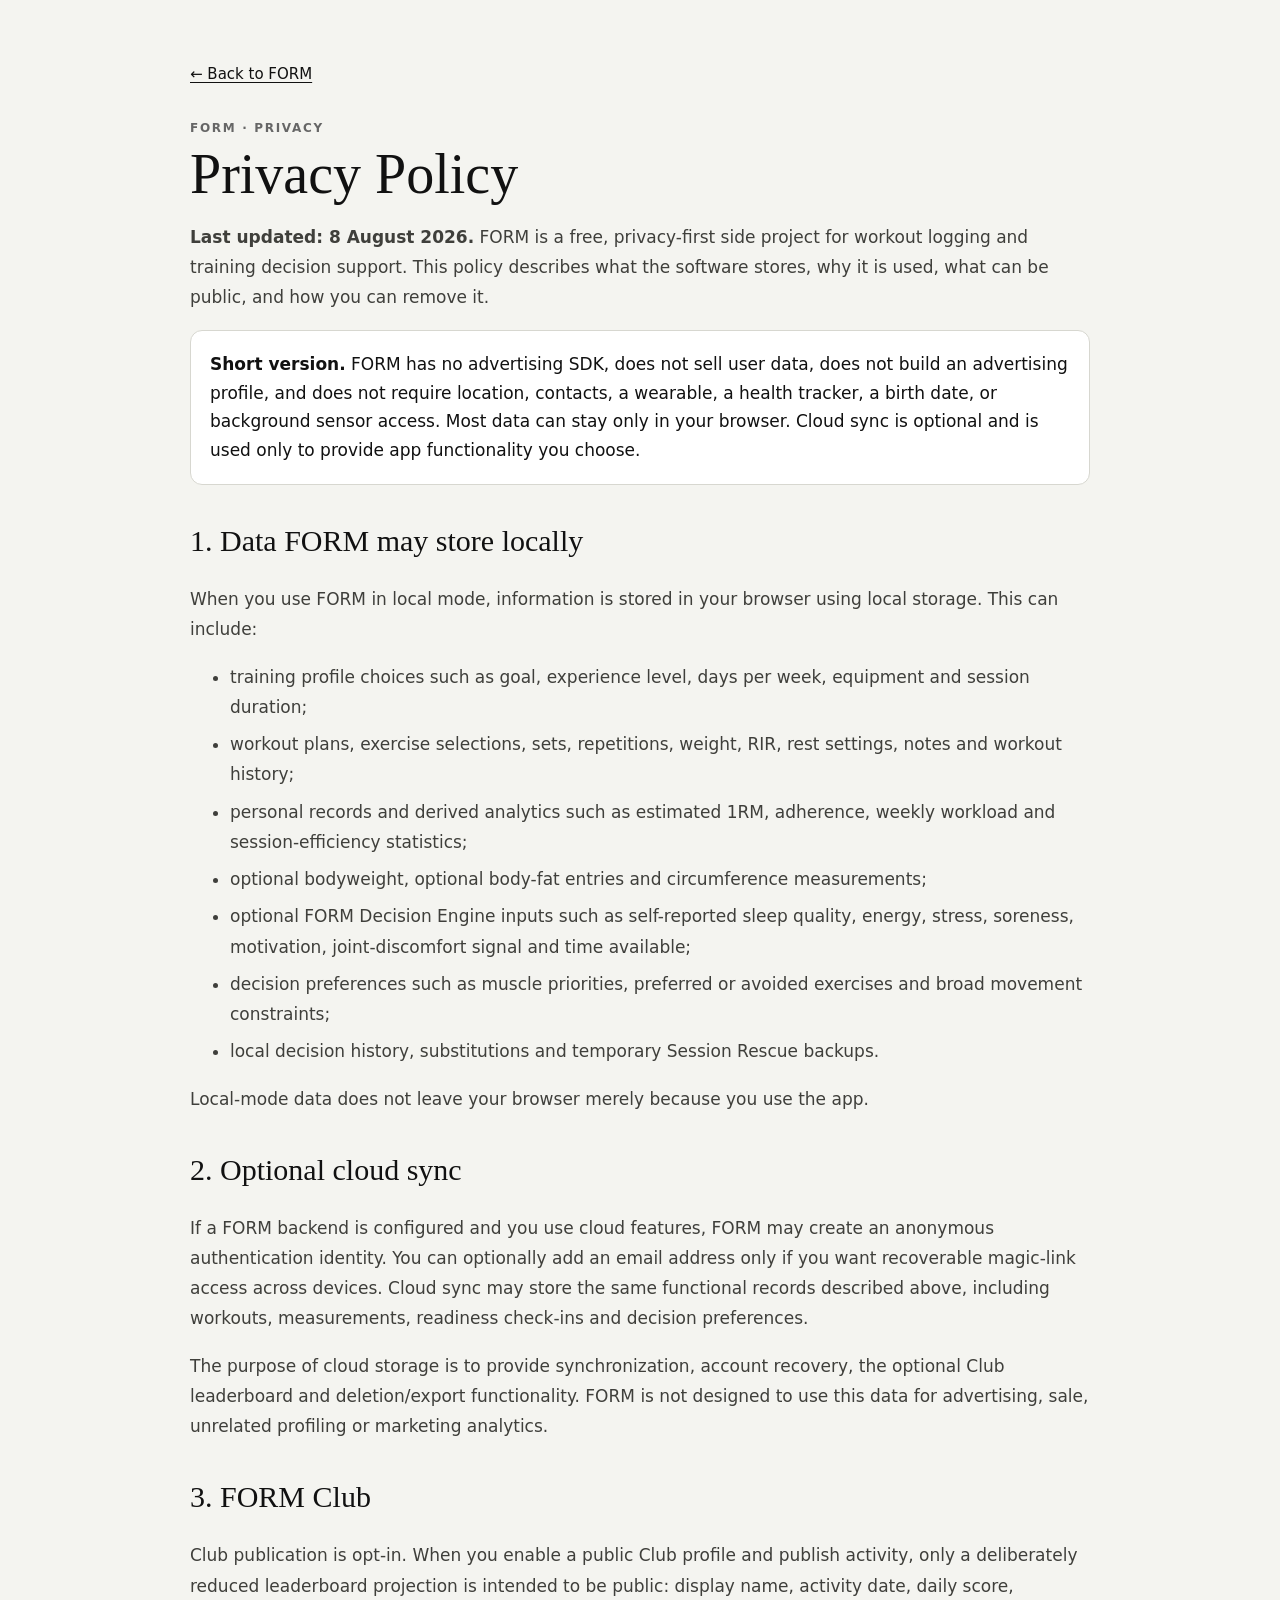
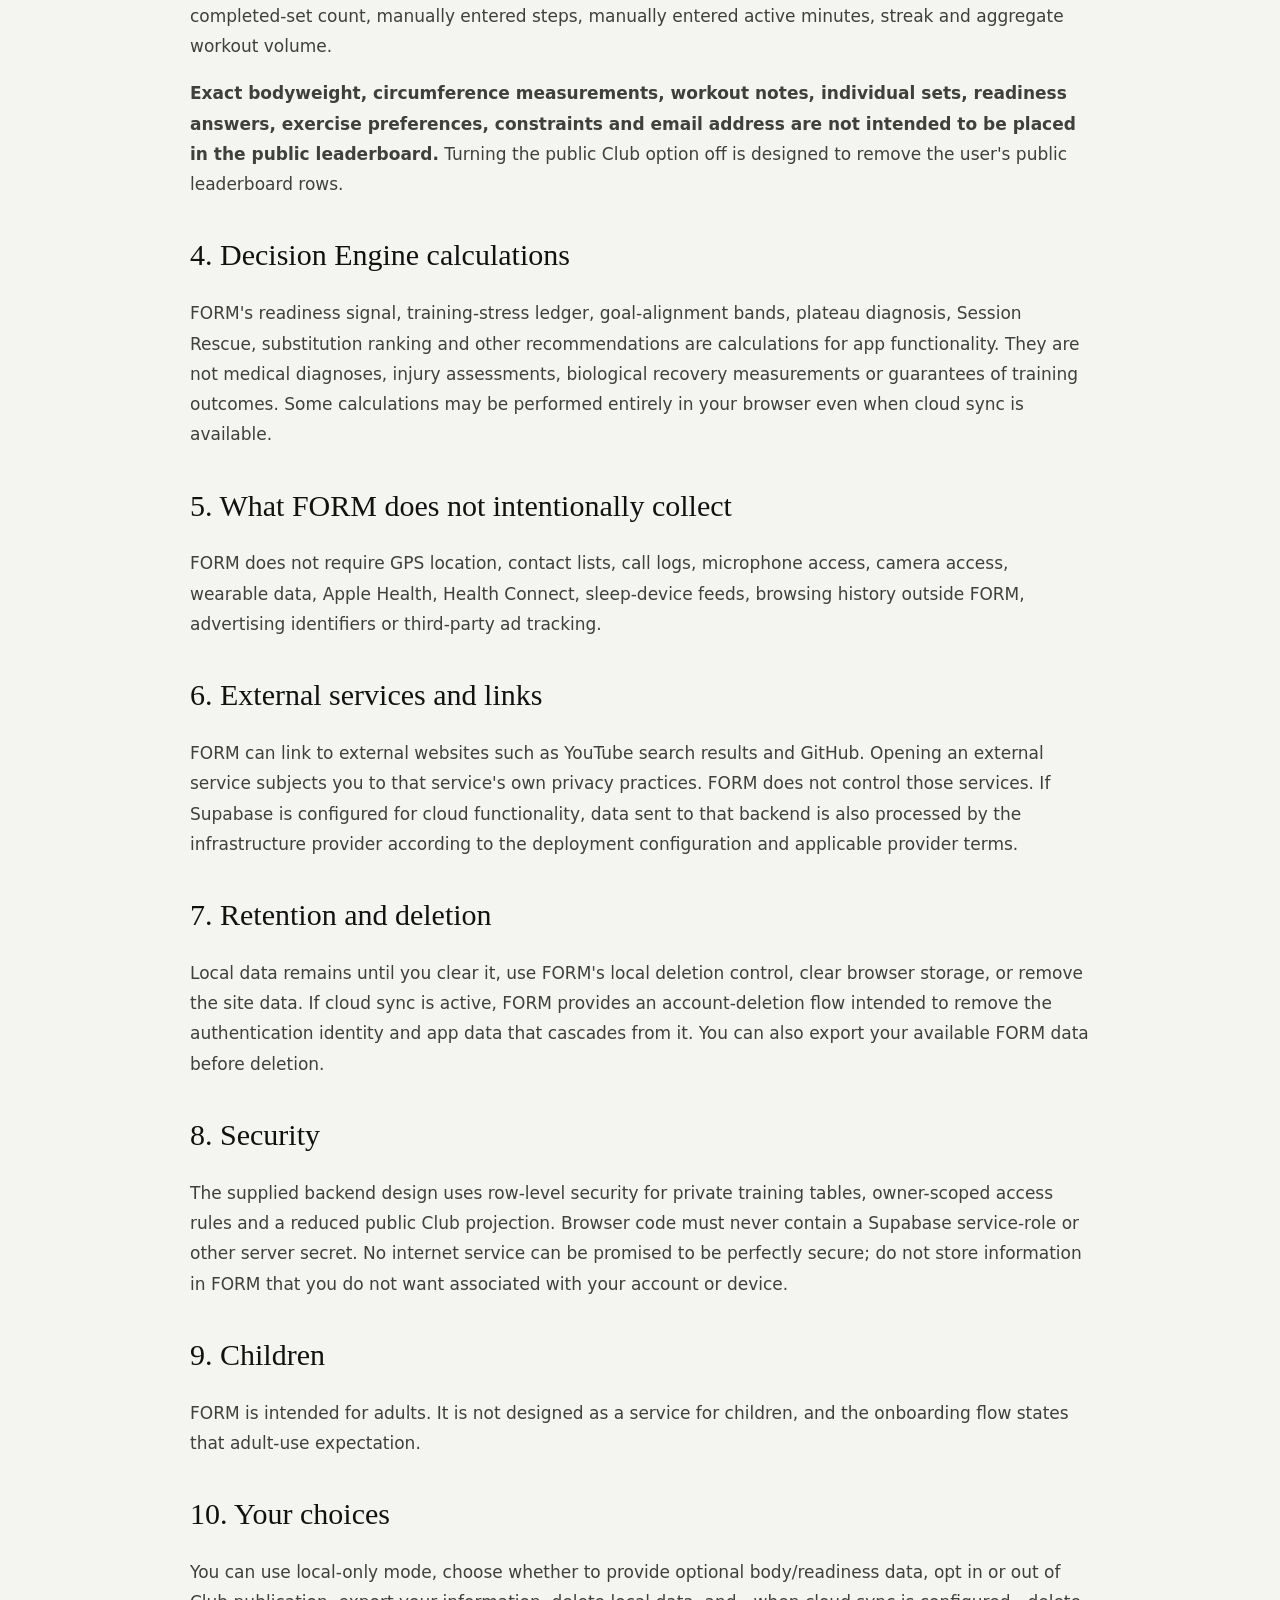
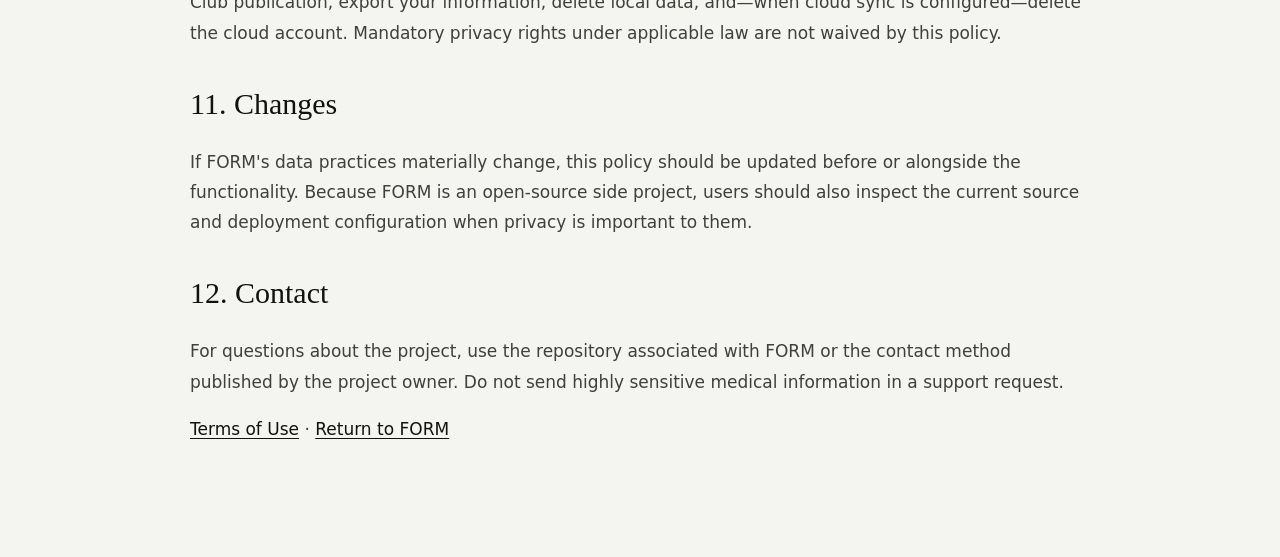
==== commit 61947a90: "Increase FORM legal page readability" ====
--- a/privacy.html
+++ b/privacy.html
@@ -1 +1 @@
-<!doctype html><html lang="en"><head><meta charset="utf-8"><meta name="viewport" content="width=device-width,initial-scale=1"><title>FORM Privacy Policy</title><style>body{margin:0;background:#f4f4f0;color:#111;font:15px/1.7 Inter,system-ui,sans-serif}.wrap{max-width:860px;margin:auto;padding:54px 22px 90px}h1{font:400 52px/1 Georgia,serif;margin:8px 0 16px}h2{font:400 26px Georgia,serif;margin-top:34px}p,li{color:#444}.eyebrow{font-size:10px;letter-spacing:.15em;text-transform:uppercase;color:#777;font-weight:800}a{color:#111}.box{border:1px solid #d7d7d0;border-radius:12px;padding:16px;background:#fff}.back{display:inline-block;margin-bottom:30px}</style></head><body><main class="wrap"><a class="back" href="index.html">← Back to FORM</a><div class="eyebrow">FORM · Privacy</div><h1>Privacy Policy</h1><p><b>Last updated: 8 August 2026.</b> FORM is a free, privacy-first side project for workout logging and training decision support. This policy describes what the software stores, why it is used, what can be public, and how you can remove it.</p><div class="box"><b>Short version.</b> FORM has no advertising SDK, does not sell user data, does not build an advertising profile, and does not require location, contacts, a wearable, a health tracker, a birth date, or background sensor access. Most data can stay only in your browser. Cloud sync is optional and is used only to provide app functionality you choose.</div><h2>1. Data FORM may store locally</h2><p>When you use FORM in local mode, information is stored in your browser using local storage. This can include:</p><ul><li>training profile choices such as goal, experience level, days per week, equipment and session duration;</li><li>workout plans, exercise selections, sets, repetitions, weight, RIR, rest settings, notes and workout history;</li><li>personal records and derived analytics such as estimated 1RM, adherence, weekly workload and session-efficiency statistics;</li><li>optional bodyweight, optional body-fat entries and circumference measurements;</li><li>optional FORM Decision Engine inputs such as self-reported sleep quality, energy, stress, soreness, motivation, joint-discomfort signal and time available;</li><li>decision preferences such as muscle priorities, preferred or avoided exercises and broad movement constraints;</li><li>local decision history, substitutions and temporary Session Rescue backups.</li></ul><p>Local-mode data does not leave your browser merely because you use the app.</p><h2>2. Optional cloud sync</h2><p>If a FORM backend is configured and you use cloud features, FORM may create an anonymous authentication identity. You can optionally add an email address only if you want recoverable magic-link access across devices. Cloud sync may store the same functional records described above, including workouts, measurements, readiness check-ins and decision preferences.</p><p>The purpose of cloud storage is to provide synchronization, account recovery, the optional Club leaderboard and deletion/export functionality. FORM is not designed to use this data for advertising, sale, unrelated profiling or marketing analytics.</p><h2>3. FORM Club</h2><p>Club publication is opt-in. When you enable a public Club profile and publish activity, only a deliberately reduced leaderboard projection is intended to be public: display name, activity date, daily score, completed-set count, manually entered steps, manually entered active minutes, streak and aggregate workout volume.</p><p><b>Exact bodyweight, circumference measurements, workout notes, individual sets, readiness answers, exercise preferences, constraints and email address are not intended to be placed in the public leaderboard.</b> Turning the public Club option off is designed to remove the user's public leaderboard rows.</p><h2>4. Decision Engine calculations</h2><p>FORM's readiness signal, training-stress ledger, goal-alignment bands, plateau diagnosis, Session Rescue, substitution ranking and other recommendations are calculations for app functionality. They are not medical diagnoses, injury assessments, biological recovery measurements or guarantees of training outcomes. Some calculations may be performed entirely in your browser even when cloud sync is available.</p><h2>5. What FORM does not intentionally collect</h2><p>FORM does not require GPS location, contact lists, call logs, microphone access, camera access, wearable data, Apple Health, Health Connect, sleep-device feeds, browsing history outside FORM, advertising identifiers or third-party ad tracking.</p><h2>6. External services and links</h2><p>FORM can link to external websites such as YouTube search results and GitHub. Opening an external service subjects you to that service's own privacy practices. FORM does not control those services. If Supabase is configured for cloud functionality, data sent to that backend is also processed by the infrastructure provider according to the deployment configuration and applicable provider terms.</p><h2>7. Retention and deletion</h2><p>Local data remains until you clear it, use FORM's local deletion control, clear browser storage, or remove the site data. If cloud sync is active, FORM provides an account-deletion flow intended to remove the authentication identity and app data that cascades from it. You can also export your available FORM data before deletion.</p><h2>8. Security</h2><p>The supplied backend design uses row-level security for private training tables, owner-scoped access rules and a reduced public Club projection. Browser code must never contain a Supabase service-role or other server secret. No internet service can be promised to be perfectly secure; do not store information in FORM that you do not want associated with your account or device.</p><h2>9. Children</h2><p>FORM is intended for adults. It is not designed as a service for children, and the onboarding flow states that adult-use expectation.</p><h2>10. Your choices</h2><p>You can use local-only mode, choose whether to provide optional body/readiness data, opt in or out of Club publication, export your information, delete local data, and—when cloud sync is configured—delete the cloud account. Mandatory privacy rights under applicable law are not waived by this policy.</p><h2>11. Changes</h2><p>If FORM's data practices materially change, this policy should be updated before or alongside the functionality. Because FORM is an open-source side project, users should also inspect the current source and deployment configuration when privacy is important to them.</p><h2>12. Contact</h2><p>For questions about the project, use the repository associated with FORM or the contact method published by the project owner. Do not send highly sensitive medical information in a support request.</p><p><a href="terms.html">Terms of Use</a> · <a href="index.html">Return to FORM</a></p></main></body></html>+<!doctype html><html lang="en"><head><meta charset="utf-8"><meta name="viewport" content="width=device-width,initial-scale=1"><title>FORM Privacy Policy</title><style>body{margin:0;background:#f4f4f0;color:#111;font:17px/1.78 Inter,system-ui,sans-serif}.wrap{max-width:900px;margin:auto;padding:58px 24px 96px}h1{font:400 56px/1 Georgia,serif;margin:10px 0 20px}h2{font:400 30px/1.2 Georgia,serif;margin-top:38px}p,li{color:#3f3f3b}li{margin:7px 0}.eyebrow{font-size:12px;line-height:1.35;letter-spacing:.14em;text-transform:uppercase;color:#666;font-weight:800}a{color:#111;text-underline-offset:3px}.box{border:1px solid #d7d7d0;border-radius:12px;padding:19px;background:#fff;line-height:1.7}.back{display:inline-block;margin-bottom:32px;font-size:15px}@media(max-width:640px){body{font-size:16px}.wrap{padding:36px 18px 72px}h1{font-size:46px}h2{font-size:27px}}</style></head><body><main class="wrap"><a class="back" href="index.html">← Back to FORM</a><div class="eyebrow">FORM · Privacy</div><h1>Privacy Policy</h1><p><b>Last updated: 8 August 2026.</b> FORM is a free, privacy-first side project for workout logging and training decision support. This policy describes what the software stores, why it is used, what can be public, and how you can remove it.</p><div class="box"><b>Short version.</b> FORM has no advertising SDK, does not sell user data, does not build an advertising profile, and does not require location, contacts, a wearable, a health tracker, a birth date, or background sensor access. Most data can stay only in your browser. Cloud sync is optional and is used only to provide app functionality you choose.</div><h2>1. Data FORM may store locally</h2><p>When you use FORM in local mode, information is stored in your browser using local storage. This can include:</p><ul><li>training profile choices such as goal, experience level, days per week, equipment and session duration;</li><li>workout plans, exercise selections, sets, repetitions, weight, RIR, rest settings, notes and workout history;</li><li>personal records and derived analytics such as estimated 1RM, adherence, weekly workload and session-efficiency statistics;</li><li>optional bodyweight, optional body-fat entries and circumference measurements;</li><li>optional FORM Decision Engine inputs such as self-reported sleep quality, energy, stress, soreness, motivation, joint-discomfort signal and time available;</li><li>decision preferences such as muscle priorities, preferred or avoided exercises and broad movement constraints;</li><li>local decision history, substitutions and temporary Session Rescue backups.</li></ul><p>Local-mode data does not leave your browser merely because you use the app.</p><h2>2. Optional cloud sync</h2><p>If a FORM backend is configured and you use cloud features, FORM may create an anonymous authentication identity. You can optionally add an email address only if you want recoverable magic-link access across devices. Cloud sync may store the same functional records described above, including workouts, measurements, readiness check-ins and decision preferences.</p><p>The purpose of cloud storage is to provide synchronization, account recovery, the optional Club leaderboard and deletion/export functionality. FORM is not designed to use this data for advertising, sale, unrelated profiling or marketing analytics.</p><h2>3. FORM Club</h2><p>Club publication is opt-in. When you enable a public Club profile and publish activity, only a deliberately reduced leaderboard projection is intended to be public: display name, activity date, daily score, completed-set count, manually entered steps, manually entered active minutes, streak and aggregate workout volume.</p><p><b>Exact bodyweight, circumference measurements, workout notes, individual sets, readiness answers, exercise preferences, constraints and email address are not intended to be placed in the public leaderboard.</b> Turning the public Club option off is designed to remove the user's public leaderboard rows.</p><h2>4. Decision Engine calculations</h2><p>FORM's readiness signal, training-stress ledger, goal-alignment bands, plateau diagnosis, Session Rescue, substitution ranking and other recommendations are calculations for app functionality. They are not medical diagnoses, injury assessments, biological recovery measurements or guarantees of training outcomes. Some calculations may be performed entirely in your browser even when cloud sync is available.</p><h2>5. What FORM does not intentionally collect</h2><p>FORM does not require GPS location, contact lists, call logs, microphone access, camera access, wearable data, Apple Health, Health Connect, sleep-device feeds, browsing history outside FORM, advertising identifiers or third-party ad tracking.</p><h2>6. External services and links</h2><p>FORM can link to external websites such as YouTube search results and GitHub. Opening an external service subjects you to that service's own privacy practices. FORM does not control those services. If Supabase is configured for cloud functionality, data sent to that backend is also processed by the infrastructure provider according to the deployment configuration and applicable provider terms.</p><h2>7. Retention and deletion</h2><p>Local data remains until you clear it, use FORM's local deletion control, clear browser storage, or remove the site data. If cloud sync is active, FORM provides an account-deletion flow intended to remove the authentication identity and app data that cascades from it. You can also export your available FORM data before deletion.</p><h2>8. Security</h2><p>The supplied backend design uses row-level security for private training tables, owner-scoped access rules and a reduced public Club projection. Browser code must never contain a Supabase service-role or other server secret. No internet service can be promised to be perfectly secure; do not store information in FORM that you do not want associated with your account or device.</p><h2>9. Children</h2><p>FORM is intended for adults. It is not designed as a service for children, and the onboarding flow states that adult-use expectation.</p><h2>10. Your choices</h2><p>You can use local-only mode, choose whether to provide optional body/readiness data, opt in or out of Club publication, export your information, delete local data, and—when cloud sync is configured—delete the cloud account. Mandatory privacy rights under applicable law are not waived by this policy.</p><h2>11. Changes</h2><p>If FORM's data practices materially change, this policy should be updated before or alongside the functionality. Because FORM is an open-source side project, users should also inspect the current source and deployment configuration when privacy is important to them.</p><h2>12. Contact</h2><p>For questions about the project, use the repository associated with FORM or the contact method published by the project owner. Do not send highly sensitive medical information in a support request.</p><p><a href="terms.html">Terms of Use</a> · <a href="index.html">Return to FORM</a></p></main></body></html>
